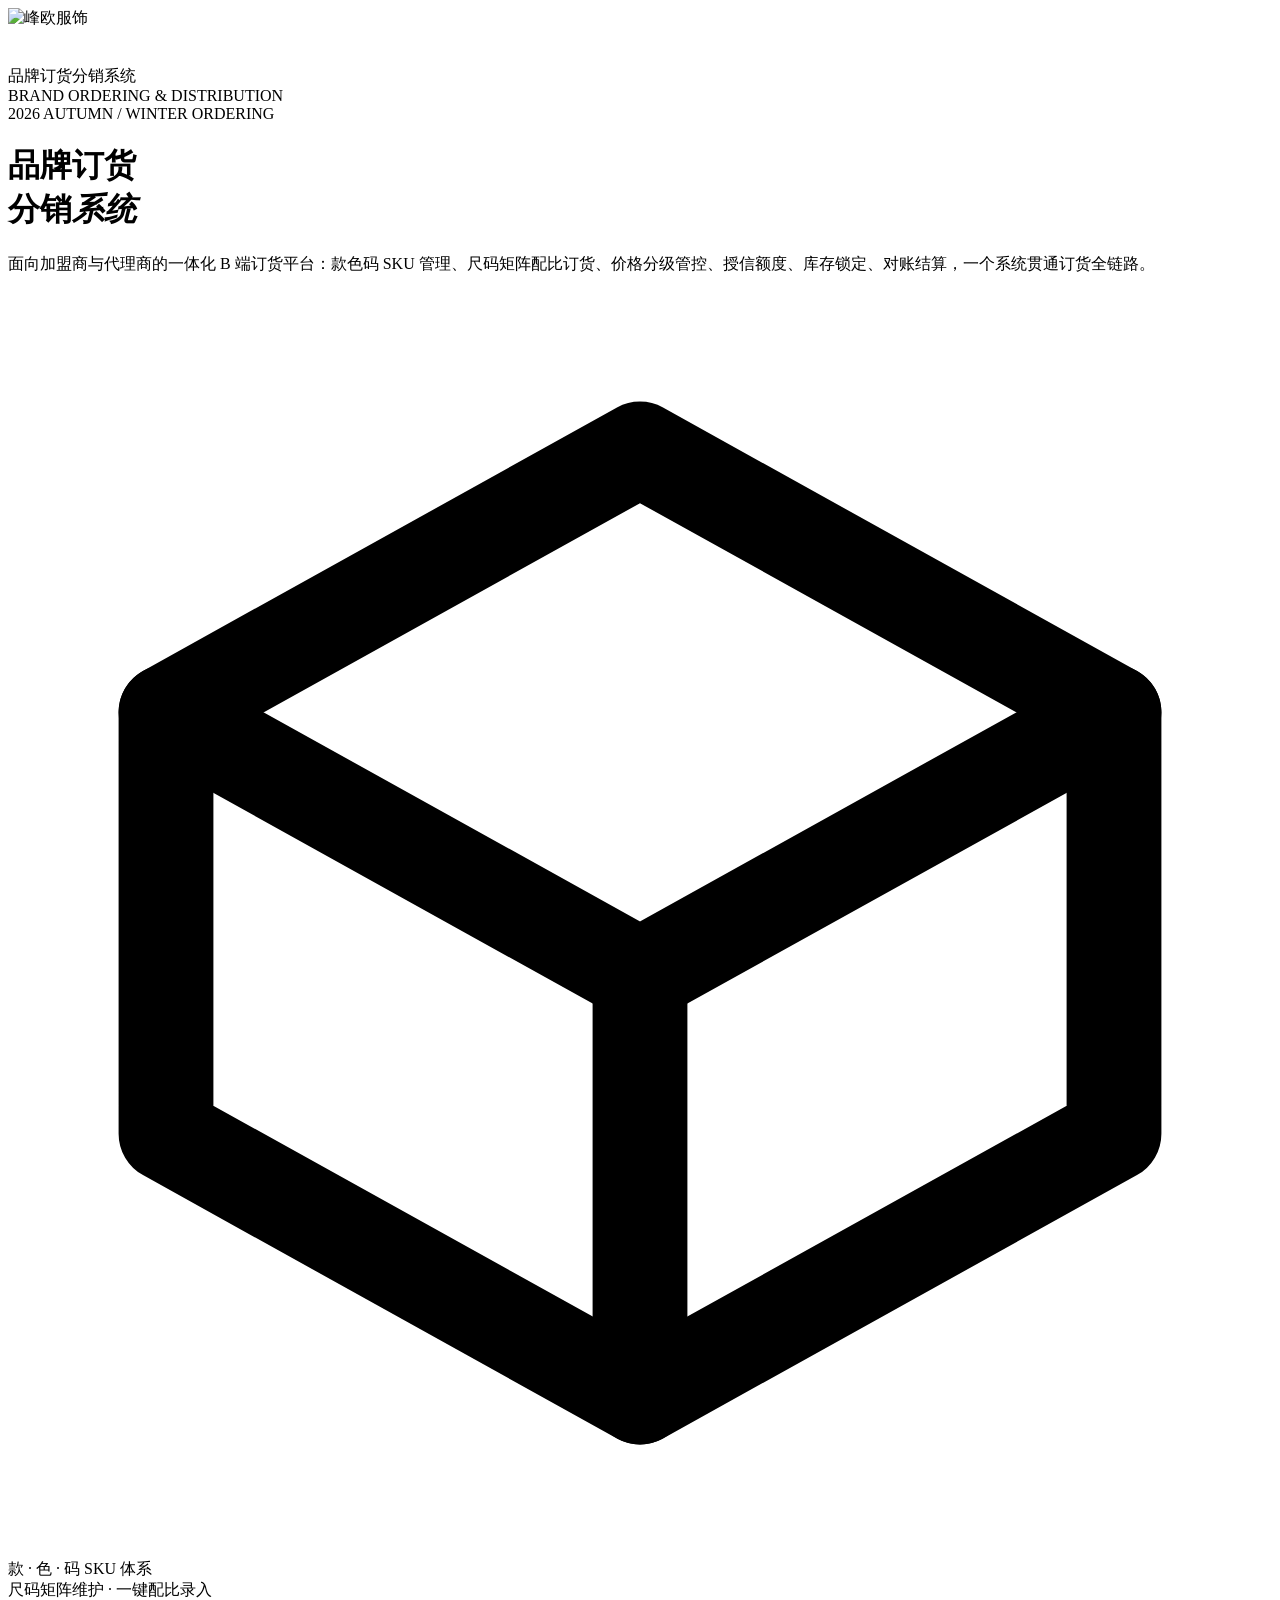
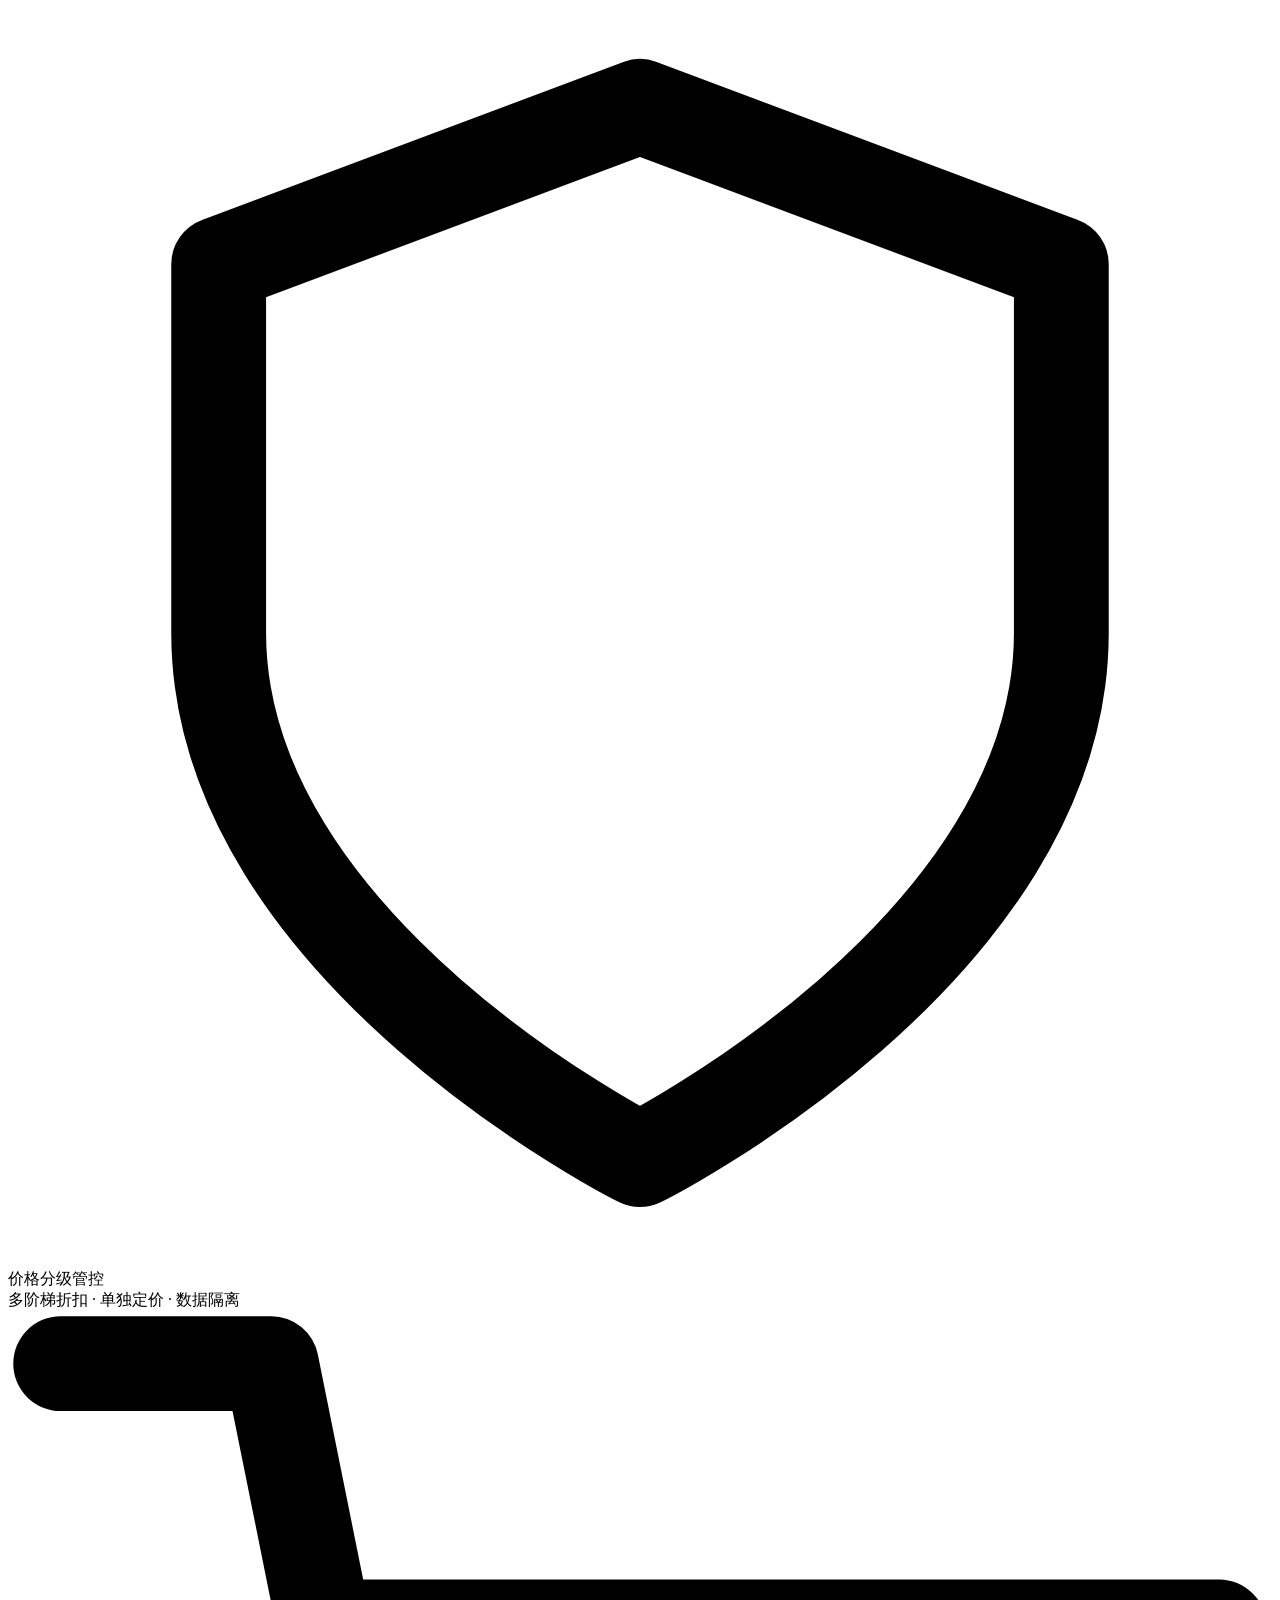
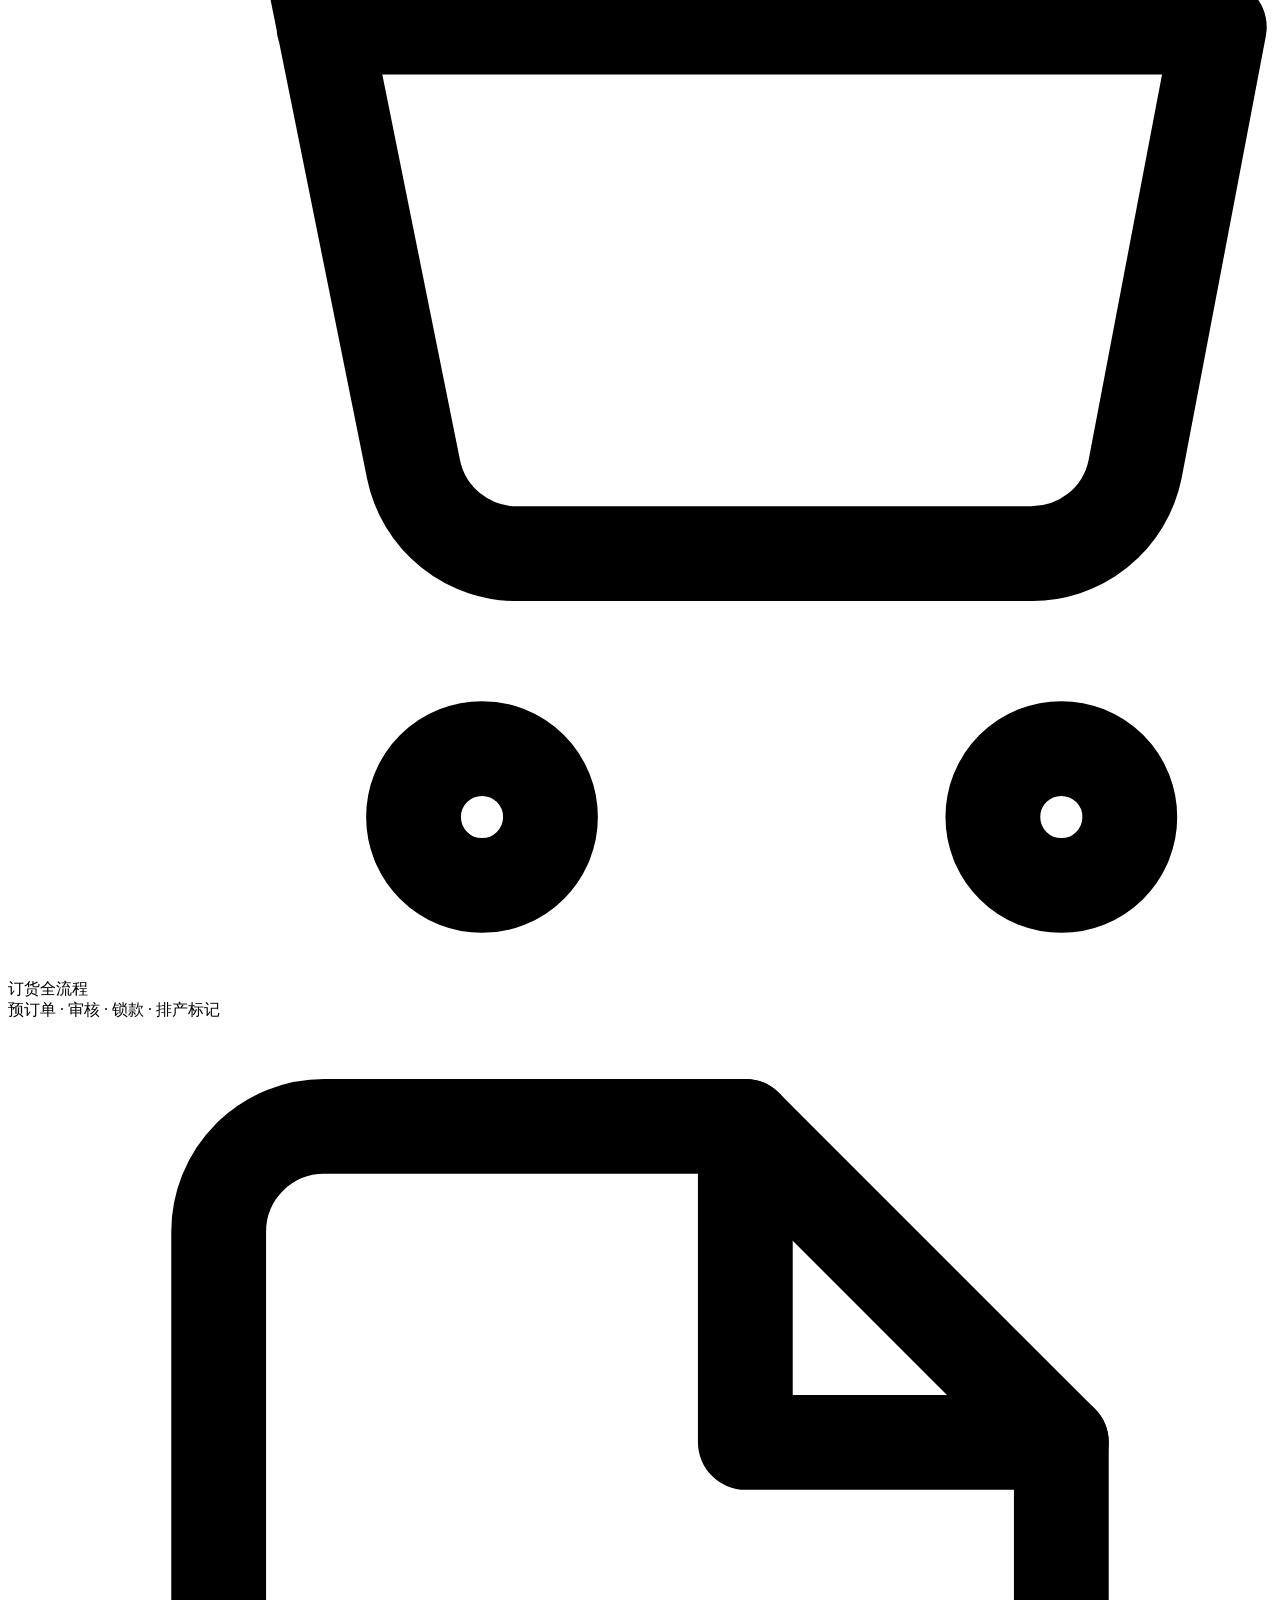
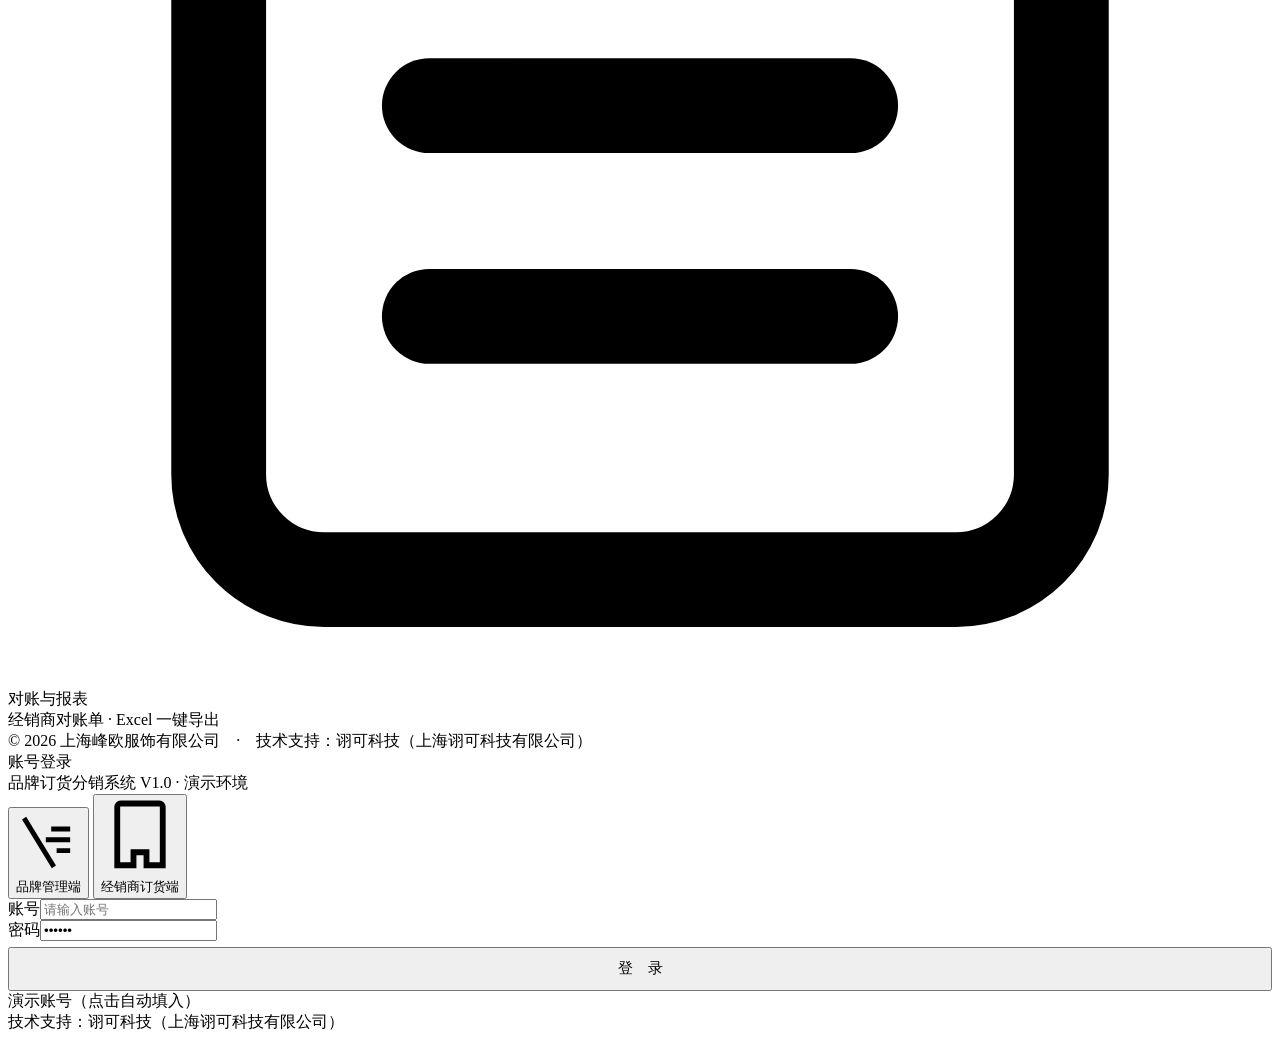
==== index.html @ 48aba37f "Create index.html" ====
<!DOCTYPE html>
<html lang="zh-CN">
<head>
<meta charset="UTF-8">
<meta name="viewport" content="width=device-width, initial-scale=1">
<title>登录 · 品牌订货分销系统 · 峰欧服饰</title>
<link rel="icon" type="image/png" href="assets/img/logo.png">
<link rel="stylesheet" href="assets/css/xk.css?v=102">
</head>
<body>
<div class="login">
  <!-- 左侧品牌区 -->
  <div class="login-v">
    <div class="brand">
      <div class="logo-plate" style="height:58px"><img src="assets/img/logo.png" alt="峰欧服饰"></div>
      <div><div class="t1">品牌订货分销系统</div><div class="t2">BRAND ORDERING &amp; DISTRIBUTION</div></div>
    </div>
    <div class="hero-t">
      <div class="k">2026 AUTUMN / WINTER ORDERING</div>
      <h1>品牌订货<br>分销<em>系统</em></h1>
      <p>面向加盟商与代理商的一体化 B 端订货平台：款色码 SKU 管理、尺码矩阵配比订货、价格分级管控、授信额度、库存锁定、对账结算，一个系统贯通订货全链路。</p>
      <div class="feats">
        <div class="ft"><svg viewBox="0 0 24 24" fill="none" stroke="currentColor" stroke-width="1.8" stroke-linecap="round" stroke-linejoin="round"><path d="M21 8l-9-5-9 5v8l9 5 9-5V8z"/><path d="M3 8l9 5 9-5"/><path d="M12 13v8"/></svg><div><div class="t">款 · 色 · 码 SKU 体系</div><div class="s">尺码矩阵维护 · 一键配比录入</div></div></div>
        <div class="ft"><svg viewBox="0 0 24 24" fill="none" stroke="currentColor" stroke-width="1.8" stroke-linecap="round" stroke-linejoin="round"><path d="M12 22s8-4 8-10V5l-8-3-8 3v7c0 6 8 10 8 10z"/></svg><div><div class="t">价格分级管控</div><div class="s">多阶梯折扣 · 单独定价 · 数据隔离</div></div></div>
        <div class="ft"><svg viewBox="0 0 24 24" fill="none" stroke="currentColor" stroke-width="1.8" stroke-linecap="round" stroke-linejoin="round"><path d="M1 1h4l2.7 13.4a2 2 0 0 0 2 1.6h9.7a2 2 0 0 0 2-1.6L23 6H6"/><circle cx="9" cy="21" r="1.3"/><circle cx="20" cy="21" r="1.3"/></svg><div><div class="t">订货全流程</div><div class="s">预订单 · 审核 · 锁款 · 排产标记</div></div></div>
        <div class="ft"><svg viewBox="0 0 24 24" fill="none" stroke="currentColor" stroke-width="1.8" stroke-linecap="round" stroke-linejoin="round"><path d="M14 2H6a2 2 0 0 0-2 2v16a2 2 0 0 0 2 2h12a2 2 0 0 0 2-2V8z"/><path d="M14 2v6h6"/><path d="M16 13H8"/><path d="M16 17H8"/></svg><div><div class="t">对账与报表</div><div class="s">经销商对账单 · Excel 一键导出</div></div></div>
      </div>
    </div>
    <div class="copyright">© 2026 上海峰欧服饰有限公司　·　技术支持：诩可科技（上海诩可科技有限公司）</div>
  </div>
  <!-- 右侧登录区 -->
  <div class="login-p">
    <div class="login-card">
      <div class="t">账号登录</div>
      <div class="s">品牌订货分销系统 V1.0 · 演示环境</div>
      <div class="role-tabs" id="roleTabs">
        <button class="role-tab on" data-kind="admin"><svg viewBox="0 0 24 24" fill="none" stroke="currentColor" stroke-width="1.8"><path d="M20 7h-7m7 4h-9m9 4h-5"/><path d="M3 3l11 18"/></svg>品牌管理端</button>
        <button class="role-tab" data-kind="dealer"><svg viewBox="0 0 24 24" fill="none" stroke="currentColor" stroke-width="1.8"><path d="M6 2h12a1 1 0 0 1 1 1v18h-5v-4h-4v4H5V3a1 1 0 0 1 1-1z"/></svg>经销商订货端</button>
      </div>
      <div class="field"><label>账号</label><input class="ipt" id="uName" placeholder="请输入账号" autocomplete="off"></div>
      <div class="field"><label>密码</label><input class="ipt" id="uPwd" type="password" placeholder="请输入密码" value="123456"></div>
      <button class="btn btn-primary" id="loginBtn" style="width:100%;height:44px;font-size:15px;justify-content:center;margin-top:6px">登　录</button>
      <div class="demo-acc">
        <div class="t" id="demoT">演示账号（点击自动填入）</div>
        <div class="chips" id="chips"></div>
      </div>
      <div class="login-foot">技术支持：诩可科技（上海诩可科技有限公司）</div>
    </div>
  </div>
</div>
<script src="assets/js/store.js?v=100"></script>
<script>
(function () {
  let kind = 'admin';
  const db = XK.load();
  const demo = {
    admin: [['admin / 123456', 'admin', '系统管理员'], ['ops / 123456', 'ops', '运营']],
    dealer: db.dealers.slice(0, 3).map(d => [d.account.username + ' / 123456', d.account.username, d.name]),
  };
  const chips = document.getElementById('chips');
  const uName = document.getElementById('uName'), uPwd = document.getElementById('uPwd');
  function renderChips() {
    chips.innerHTML = '';
    demo[kind].forEach(([txt, un, tip]) => {
      const b = document.createElement('button');
      b.className = 'chip'; b.textContent = txt; b.title = tip;
      b.onclick = () => { uName.value = un; uPwd.value = '123456'; };
      chips.appendChild(b);
    });
    uName.placeholder = kind === 'admin' ? '管理员账号，如 admin' : '经销商账号，如 d001';
    uName.value = kind === 'admin' ? 'admin' : db.dealers[0].account.username;
  }
  document.querySelectorAll('.role-tab').forEach(t => t.onclick = () => {
    document.querySelectorAll('.role-tab').forEach(x => x.classList.remove('on'));
    t.classList.add('on'); kind = t.dataset.kind; renderChips();
  });
  function doLogin() {
    const s = XK.login(kind, uName.value.trim(), uPwd.value);
    if (!s) { alert('账号或密码错误（演示密码均为 123456）'); return; }
    XK.setSession(s);
    XK.log('登录', '登录' + (kind === 'admin' ? '管理端' : '经销商端'), s.name);
    location.href = kind === 'admin' ? 'admin.html' : 'dealer.html';
  }
  document.getElementById('loginBtn').onclick = doLogin;
  uPwd.addEventListener('keydown', e => { if (e.key === 'Enter') doLogin(); });
  uName.addEventListener('keydown', e => { if (e.key === 'Enter') uPwd.focus(); });
  const s = XK.session();
  if (s) location.href = s.kind === 'admin' ? 'admin.html' : 'dealer.html';
  renderChips();
})();
</script>
</body>
</html>
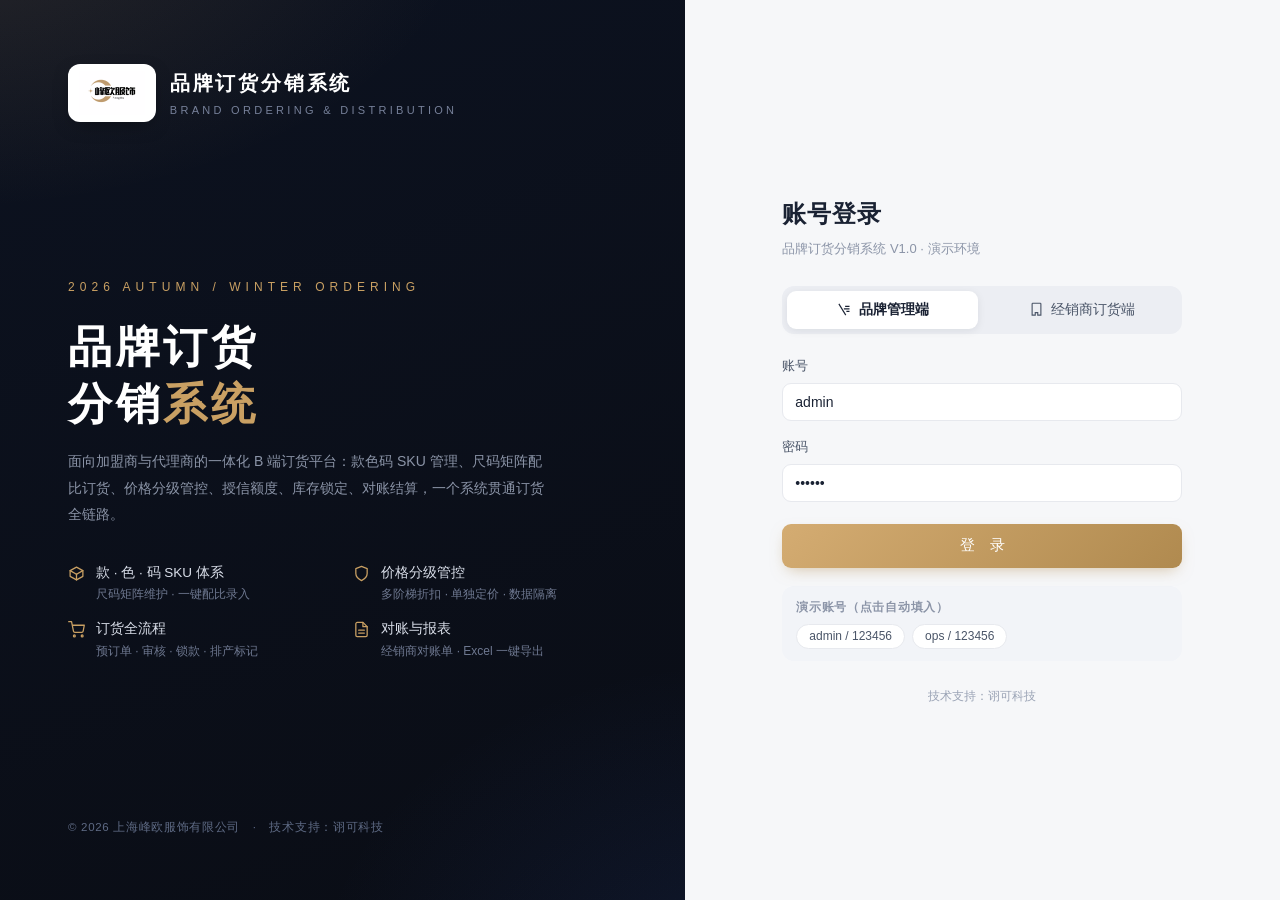
==== commit 271064bb: "Update index.html" ====
--- a/index.html
+++ b/index.html
@@ -26,7 +26,7 @@
         <div class="ft"><svg viewBox="0 0 24 24" fill="none" stroke="currentColor" stroke-width="1.8" stroke-linecap="round" stroke-linejoin="round"><path d="M14 2H6a2 2 0 0 0-2 2v16a2 2 0 0 0 2 2h12a2 2 0 0 0 2-2V8z"/><path d="M14 2v6h6"/><path d="M16 13H8"/><path d="M16 17H8"/></svg><div><div class="t">对账与报表</div><div class="s">经销商对账单 · Excel 一键导出</div></div></div>
       </div>
     </div>
-    <div class="copyright">© 2026 上海峰欧服饰有限公司　·　技术支持：诩可科技（上海诩可科技有限公司）</div>
+    <div class="copyright">© 2026 上海峰欧服饰有限公司　·　技术支持：诩可科技</div>
   </div>
   <!-- 右侧登录区 -->
   <div class="login-p">
@@ -44,7 +44,7 @@
         <div class="t" id="demoT">演示账号（点击自动填入）</div>
         <div class="chips" id="chips"></div>
       </div>
-      <div class="login-foot">技术支持：诩可科技（上海诩可科技有限公司）</div>
+      <div class="login-foot">技术支持：诩可科技</div>
     </div>
   </div>
 </div>
--- a/assets/css/xk.css
+++ b/assets/css/xk.css
@@ -0,0 +1,350 @@
+/* ============================================================
+   品牌订货分销系统 · 设计系统
+   上海诩可科技有限公司 · 前端视觉规范（深墨蓝 × 香槟金）
+   ============================================================ */
+:root{
+  --bg:#F4F5F7; --card:#FFFFFF; --line:#E7E9EE; --line2:#EEF0F4;
+  --ink:#1A2233; --ink2:#4A5568; --mut:#8B94A7;
+  --navy:#0C121E; --navy2:#131B2B; --navy3:#1B2537; --navy-line:rgba(255,255,255,.07);
+  --gold:#B08A4F; --gold2:#C9A063; --gold-grad:linear-gradient(135deg,#D4AC72,#B08A4F);
+  --ok:#25966B; --ok-bg:#E8F6EF; --warn:#C97D15; --warn-bg:#FBF1E2;
+  --err:#CE4B3F; --err-bg:#FBEAE8; --info:#3B6BE8; --info-bg:#EAF0FE;
+  --purple:#7A5AF8; --purple-bg:#F0ECFE; --teal:#0E8F86; --teal-bg:#E4F5F4;
+  --shadow:0 1px 2px rgba(16,24,40,.05),0 10px 30px -14px rgba(16,24,40,.14);
+  --shadow-lg:0 20px 60px -18px rgba(10,16,30,.35);
+  --r:14px; --r2:10px;
+  --font:-apple-system,BlinkMacSystemFont,"PingFang SC","Hiragino Sans GB","Microsoft YaHei","Helvetica Neue",Arial,sans-serif;
+  --num:"DIN Alternate","Bahnschrift",-apple-system,"PingFang SC",sans-serif;
+}
+*{margin:0;padding:0;box-sizing:border-box}
+html,body{height:100%}
+body{font-family:var(--font);background:var(--bg);color:var(--ink);font-size:14px;line-height:1.6;-webkit-font-smoothing:antialiased}
+a{color:inherit;text-decoration:none}
+button{font-family:inherit;cursor:pointer;border:none;background:none}
+input,select,textarea{font-family:inherit;font-size:14px;color:var(--ink);outline:none}
+::-webkit-scrollbar{width:9px;height:9px}
+::-webkit-scrollbar-thumb{background:#C7CCD8;border-radius:9px;border:2px solid var(--bg)}
+::-webkit-scrollbar-track{background:transparent}
+.num{font-family:var(--num);letter-spacing:.02em}
+
+/* ============ 通用 ============ */
+.btn{display:inline-flex;align-items:center;gap:6px;padding:0 16px;height:36px;border-radius:9px;font-size:13.5px;font-weight:500;transition:.18s;white-space:nowrap;user-select:none}
+.btn svg{width:15px;height:15px}
+.btn-primary{background:var(--gold-grad);color:#fff;box-shadow:0 6px 16px -6px rgba(176,138,79,.55)}
+.btn-primary:hover{filter:brightness(1.07)}
+.btn-dark{background:var(--navy2);color:#E8ECF4}
+.btn-dark:hover{background:var(--navy3)}
+.btn-ghost{background:#fff;color:var(--ink2);border:1px solid var(--line)}
+.btn-ghost:hover{border-color:#C9CFDB;color:var(--ink)}
+.btn-danger{background:var(--err-bg);color:var(--err)}
+.btn-danger:hover{background:#F6D9D5}
+.btn-ok{background:var(--ok-bg);color:var(--ok)}
+.btn-sm{height:30px;padding:0 12px;font-size:12.5px;border-radius:7px}
+.btn-sm svg{width:13px;height:13px}
+.btn:disabled{opacity:.45;cursor:not-allowed}
+.btn-link{color:var(--gold);font-size:13px;padding:0 4px;height:auto}
+.btn-link:hover{text-decoration:underline}
+.icon{width:16px;height:16px;flex:none}
+
+.card{background:var(--card);border-radius:var(--r);box-shadow:var(--shadow);border:1px solid var(--line2)}
+.card-hd{display:flex;align-items:center;justify-content:space-between;padding:18px 22px 0}
+.card-title{font-size:15.5px;font-weight:600;letter-spacing:.02em;display:flex;align-items:center;gap:8px}
+.card-title::before{content:"";width:3.5px;height:15px;border-radius:3px;background:var(--gold-grad)}
+.card-sub{font-size:12.5px;color:var(--mut);margin-top:2px}
+
+.badge{display:inline-flex;align-items:center;gap:4px;padding:2px 9px;border-radius:99px;font-size:12px;font-weight:500;line-height:1.5}
+.b-ok{background:var(--ok-bg);color:var(--ok)} .b-warn{background:var(--warn-bg);color:var(--warn)}
+.b-err{background:var(--err-bg);color:var(--err)} .b-info{background:var(--info-bg);color:var(--info)}
+.b-navy{background:#E9EDF5;color:#3D4A66} .b-gold{background:#F7EEDF;color:#9A773C}
+.b-purple{background:var(--purple-bg);color:var(--purple)} .b-teal{background:var(--teal-bg);color:var(--teal)}
+.b-mut{background:#EFF1F5;color:var(--mut)}
+.dot{width:6px;height:6px;border-radius:99px;display:inline-block}
+
+.swatch{width:15px;height:15px;border-radius:5px;display:inline-block;border:1px solid rgba(0,0,0,.12);vertical-align:-3px;box-shadow:inset 0 0 0 1.5px #fff}
+
+/* ============ 表格 ============ */
+.table-wrap{overflow:auto;border-radius:0 0 var(--r) var(--r)}
+table.xk{width:100%;border-collapse:collapse;font-size:13.5px;min-width:720px}
+table.xk thead th{position:sticky;top:0;background:#F8F9FB;color:var(--mut);font-weight:500;font-size:12.5px;text-align:left;padding:11px 14px;border-bottom:1px solid var(--line);white-space:nowrap;z-index:1}
+table.xk tbody td{padding:12px 14px;border-bottom:1px solid var(--line2);color:var(--ink2);vertical-align:middle}
+table.xk tbody tr{transition:.12s}
+table.xk tbody tr:hover{background:#FAFBFD}
+table.xk tbody tr:last-child td{border-bottom:none}
+table.xk .strong{color:var(--ink);font-weight:500}
+.empty{padding:56px 0;text-align:center;color:var(--mut);font-size:13px}
+.empty svg{width:42px;height:42px;opacity:.3;margin-bottom:10px}
+
+.pager{display:flex;align-items:center;justify-content:flex-end;gap:10px;padding:12px 16px;font-size:12.5px;color:var(--mut)}
+.pager button{width:28px;height:28px;border-radius:7px;border:1px solid var(--line);background:#fff;color:var(--ink2);display:inline-flex;align-items:center;justify-content:center}
+.pager button:disabled{opacity:.4}
+.pager svg{width:14px;height:14px}
+
+/* ============ 表单 ============ */
+.field{margin-bottom:16px}
+.field>label{display:block;font-size:13px;color:var(--ink2);font-weight:500;margin-bottom:6px}
+.field>label .req{color:var(--err);margin-left:2px}
+.ipt,.sel,.ta{width:100%;height:38px;border:1px solid var(--line);border-radius:9px;padding:0 12px;background:#fff;transition:.15s}
+.ta{height:auto;padding:9px 12px;resize:vertical;min-height:76px}
+.ipt:focus,.sel:focus,.ta:focus{border-color:var(--gold2);box-shadow:0 0 0 3px rgba(201,160,99,.16)}
+.ipt:disabled,.sel:disabled{background:#F4F5F7;color:var(--mut)}
+.field .help{font-size:12px;color:var(--mut);margin-top:4px}
+.field.err .ipt,.field.err .sel{border-color:var(--err)}
+.field .err-msg{font-size:12px;color:var(--err);margin-top:4px;display:none}
+.field.err .err-msg{display:block}
+.form-grid{display:grid;grid-template-columns:1fr 1fr;gap:0 18px}
+.form-grid .full{grid-column:1/-1}
+
+/* ============ 布局（管理端） ============ */
+.app{display:flex;min-height:100vh}
+.side{width:232px;background:linear-gradient(180deg,var(--navy) 0%,#0A0F19 100%);color:#B9C2D4;display:flex;flex-direction:column;position:fixed;top:0;bottom:0;left:0;z-index:50}
+.side-logo{display:flex;align-items:center;gap:11px;padding:22px 20px 18px;border-bottom:1px solid var(--navy-line)}
+.side-logo .mark{width:38px;height:38px;border-radius:11px;background:var(--gold-grad);display:flex;align-items:center;justify-content:center;font-weight:700;color:#fff;font-size:15px;letter-spacing:.02em;box-shadow:0 6px 18px -6px rgba(201,160,99,.6)}
+.side-logo .t1{color:#F2EDE3;font-size:15px;font-weight:600;letter-spacing:.06em}
+.side-logo .t2{font-size:10.5px;color:#77819A;letter-spacing:.14em;margin-top:1px}
+.nav{flex:1;overflow-y:auto;padding:14px 12px}
+.nav-group{font-size:11px;color:#5E6A84;letter-spacing:.18em;padding:14px 12px 7px}
+.nav-item{display:flex;align-items:center;gap:10px;padding:9.5px 12px;border-radius:9px;font-size:13.5px;color:#AAB4C8;cursor:pointer;transition:.15s;margin-bottom:2px;position:relative}
+.nav-item svg{width:16.5px;height:16.5px;opacity:.85}
+.nav-item:hover{color:#fff;background:rgba(255,255,255,.05)}
+.nav-item.on{color:#F5E9D5;background:linear-gradient(90deg,rgba(201,160,99,.22),rgba(201,160,99,.05));font-weight:500}
+.nav-item.on::before{content:"";position:absolute;left:-12px;top:8px;bottom:8px;width:3px;border-radius:0 3px 3px 0;background:var(--gold-grad)}
+.nav-item .cnt{margin-left:auto;background:var(--gold);color:#fff;font-size:11px;padding:0 7px;border-radius:99px;line-height:17px}
+.side-user{border-top:1px solid var(--navy-line);padding:14px 16px;display:flex;align-items:center;gap:10px}
+.side-user .av{width:34px;height:34px;border-radius:99px;background:linear-gradient(135deg,#232E44,#1A2436);border:1px solid rgba(201,160,99,.4);display:flex;align-items:center;justify-content:center;color:var(--gold2);font-size:13px;font-weight:600}
+.side-user .n{color:#E6EAF2;font-size:13px;font-weight:500}
+.side-user .r{font-size:11px;color:#77819A}
+.side-user .out{margin-left:auto;color:#77819A;width:30px;height:30px;border-radius:8px;display:flex;align-items:center;justify-content:center}
+.side-user .out:hover{color:#F3D9AE;background:rgba(255,255,255,.06)}
+
+.main{flex:1;margin-left:232px;display:flex;flex-direction:column;min-width:0}
+.topbar{height:62px;background:rgba(255,255,255,.85);backdrop-filter:blur(10px);border-bottom:1px solid var(--line);display:flex;align-items:center;padding:0 26px;gap:14px;position:sticky;top:0;z-index:40}
+.crumb{font-size:15px;font-weight:600;color:var(--ink);letter-spacing:.02em}
+.crumb small{color:var(--mut);font-weight:400;font-size:12.5px;margin-left:10px}
+.topbar .right{margin-left:auto;display:flex;align-items:center;gap:10px}
+.top-date{font-size:12.5px;color:var(--mut)}
+.bell{position:relative;width:36px;height:36px;border-radius:10px;border:1px solid var(--line);background:#fff;display:flex;align-items:center;justify-content:center;color:var(--ink2)}
+.bell:hover{border-color:#C9CFDB}
+.bell .n{position:absolute;top:-5px;right:-5px;background:var(--err);color:#fff;font-size:10.5px;min-width:17px;height:17px;border-radius:99px;display:flex;align-items:center;justify-content:center;padding:0 4px;border:2px solid #fff}
+.bell-menu{position:absolute;right:0;top:44px;width:280px;background:#fff;border-radius:12px;box-shadow:var(--shadow-lg);border:1px solid var(--line);padding:8px;display:none;text-align:left}
+.bell-menu.open{display:block}
+.bell-menu .bi{display:flex;align-items:center;gap:9px;padding:9px 11px;border-radius:8px;font-size:13px;color:var(--ink2);width:100%;text-align:left}
+.bell-menu .bi:hover{background:#F6F7FA;color:var(--ink)}
+.content{flex:1;padding:24px 26px 0;max-width:1460px;width:100%;margin:0 auto}
+.page-foot{padding:26px 26px 22px;text-align:center;color:#9AA3B5;font-size:12px;letter-spacing:.03em}
+.page-foot b{color:#8B94A7;font-weight:500}
+.page-foot .gold{color:var(--gold)}
+
+/* ============ 工作台 ============ */
+.kpis{display:grid;grid-template-columns:repeat(4,1fr);gap:16px;margin-bottom:18px}
+.kpi{background:var(--card);border-radius:var(--r);border:1px solid var(--line2);box-shadow:var(--shadow);padding:18px 20px;position:relative;overflow:hidden}
+.kpi::after{content:"";position:absolute;right:-24px;top:-24px;width:96px;height:96px;border-radius:99px;background:radial-gradient(circle,rgba(201,160,99,.10),transparent 70%)}
+.kpi .lb{font-size:12.5px;color:var(--mut);display:flex;align-items:center;gap:7px}
+.kpi .lb svg{width:15px;height:15px;color:var(--gold)}
+.kpi .v{font-size:26px;font-weight:600;margin-top:8px;letter-spacing:.01em}
+.kpi .v small{font-size:13px;color:var(--mut);font-weight:400;margin-left:3px}
+.kpi .delta{font-size:12px;margin-top:5px;color:var(--mut)}
+.kpi .delta b{font-weight:500}
+.kpi .delta .up{color:var(--ok)} .kpi .delta .dn{color:var(--err)}
+.grid-2{display:grid;grid-template-columns:1.6fr 1fr;gap:16px;margin-bottom:16px}
+.grid-2b{display:grid;grid-template-columns:1fr 1fr;gap:16px;margin-bottom:16px}
+.panel-body{padding:16px 22px 20px}
+
+.hbar{display:flex;align-items:center;gap:12px;margin:11px 0}
+.hbar .lb{width:118px;font-size:12.5px;color:var(--ink2);white-space:nowrap;overflow:hidden;text-overflow:ellipsis;flex:none}
+.hbar .track{flex:1;height:9px;border-radius:99px;background:#F0F1F5;overflow:hidden}
+.hbar .fill{height:100%;border-radius:99px;background:linear-gradient(90deg,#D4AC72,#B08A4F);min-width:4px}
+.hbar .v{width:96px;text-align:right;font-size:12.5px;color:var(--ink2);flex:none;font-family:var(--num)}
+.legend{display:flex;flex-wrap:wrap;gap:8px 16px;font-size:12px;color:var(--ink2)}
+.legend i{width:9px;height:9px;border-radius:3px;display:inline-block;margin-right:5px}
+
+/* ============ Tabs / 工具条 ============ */
+.tabs{display:flex;gap:4px;border-bottom:1px solid var(--line);margin-bottom:18px;overflow-x:auto}
+.tab{padding:9px 16px;font-size:13.5px;color:var(--mut);border-bottom:2px solid transparent;cursor:pointer;white-space:nowrap;display:flex;gap:6px;align-items:center}
+.tab:hover{color:var(--ink2)}
+.tab.on{color:var(--ink);font-weight:600;border-bottom-color:var(--gold)}
+.tab .cnt{background:#EFF1F5;color:var(--mut);font-size:11.5px;padding:0 7px;border-radius:99px;line-height:17px}
+.tab.on .cnt{background:#F3E9D8;color:#9A773C}
+.toolbar{display:flex;align-items:center;gap:10px;flex-wrap:wrap;margin-bottom:16px}
+.toolbar .sp{flex:1}
+.search-box{display:flex;align-items:center;gap:8px;height:36px;padding:0 12px;border:1px solid var(--line);border-radius:9px;background:#fff;width:240px}
+.search-box:focus-within{border-color:var(--gold2);box-shadow:0 0 0 3px rgba(201,160,99,.14)}
+.search-box svg{width:15px;height:15px;color:var(--mut)}
+.search-box input{border:none;flex:1;min-width:0;font-size:13px}
+.filters .sel{width:auto;min-width:120px;height:36px}
+
+/* ============ 弹窗 / 抽屉 ============ */
+.mask{position:fixed;inset:0;background:rgba(12,18,30,.45);backdrop-filter:blur(3px);z-index:100;display:flex;align-items:center;justify-content:center;animation:fade .18s}
+@keyframes fade{from{opacity:0}}
+@keyframes pop{from{opacity:0;transform:translateY(14px) scale(.98)}}
+.modal{background:#fff;border-radius:16px;box-shadow:var(--shadow-lg);width:560px;max-width:94vw;max-height:88vh;display:flex;flex-direction:column;animation:pop .22s}
+.modal.wide{width:860px}
+.modal-hd{display:flex;align-items:center;justify-content:space-between;padding:18px 22px;border-bottom:1px solid var(--line2)}
+.modal-hd .t{font-size:16px;font-weight:600;letter-spacing:.02em}
+.modal-hd .x{width:30px;height:30px;border-radius:8px;display:flex;align-items:center;justify-content:center;color:var(--mut)}
+.modal-hd .x:hover{background:#F2F3F6;color:var(--ink)}
+.modal-bd{padding:20px 22px;overflow-y:auto}
+.modal-ft{padding:14px 22px;border-top:1px solid var(--line2);display:flex;justify-content:flex-end;gap:10px}
+.drawer-mask{position:fixed;inset:0;background:rgba(12,18,30,.42);backdrop-filter:blur(2px);z-index:100}
+.drawer{position:fixed;top:0;right:0;bottom:0;width:720px;max-width:94vw;background:#fff;box-shadow:var(--shadow-lg);z-index:101;display:flex;flex-direction:column;animation:slidein .25s cubic-bezier(.2,.7,.3,1)}
+@keyframes slidein{from{transform:translateX(60px);opacity:0}}
+.drawer-hd{display:flex;align-items:center;gap:12px;padding:18px 24px;border-bottom:1px solid var(--line2)}
+.drawer-hd .t{font-size:16.5px;font-weight:600;flex:1}
+.drawer-bd{flex:1;overflow-y:auto;padding:22px 24px}
+.drawer-ft{padding:14px 24px;border-top:1px solid var(--line2);display:flex;gap:10px;justify-content:flex-end;background:#FAFBFD}
+
+/* toast */
+.toasts{position:fixed;top:22px;left:50%;transform:translateX(-50%);z-index:300;display:flex;flex-direction:column;gap:10px;align-items:center}
+.toast{display:flex;align-items:center;gap:9px;background:#141B2B;color:#EDEFF5;font-size:13.5px;padding:11px 18px;border-radius:11px;box-shadow:var(--shadow-lg);animation:pop .2s;max-width:76vw}
+.toast svg{width:16px;height:16px}
+.toast.ok svg{color:#6BCB95}.toast.err svg{color:#F0958B}.toast.warn svg{color:#EBBA6F}
+
+/* ============ 描述列表 / 时间线 ============ */
+.desc{display:grid;grid-template-columns:repeat(2,1fr);gap:0;border:1px solid var(--line2);border-radius:12px;overflow:hidden;margin-bottom:18px}
+.desc .d{padding:11px 16px;border-bottom:1px solid var(--line2);background:#FAFBFD;font-size:13px}
+.desc .d:nth-child(4n+1),.desc .d:nth-child(4n+2){border-right:1px solid var(--line2)}
+.desc .d b{display:block;font-size:11.5px;color:var(--mut);font-weight:400;margin-bottom:2px}
+.desc .d span{color:var(--ink);font-weight:500}
+.tl{position:relative;padding-left:22px}
+.tl::before{content:"";position:absolute;left:5px;top:6px;bottom:6px;width:2px;background:var(--line)}
+.tl-i{position:relative;padding:0 0 18px}
+.tl-i::before{content:"";position:absolute;left:-22px;top:5px;width:12px;height:12px;border-radius:99px;background:#fff;border:3px solid #D4DAE5}
+.tl-i.on::before{border-color:var(--gold2);box-shadow:0 0 0 4px rgba(201,160,99,.18)}
+.tl-i .t{font-size:13px;font-weight:600;color:var(--ink)}
+.tl-i .s{font-size:12px;color:var(--mut)}
+
+/* ============ 尺码矩阵 ============ */
+.matrix{border:1px solid var(--line);border-radius:12px;overflow:auto}
+table.mx{border-collapse:collapse;width:100%;font-size:13px;min-width:560px}
+table.mx th{background:#F8F9FB;padding:9px 12px;font-size:12.5px;color:var(--mut);font-weight:500;border-bottom:1px solid var(--line);white-space:nowrap}
+table.mx td{padding:7px 10px;border-bottom:1px solid var(--line2);text-align:center}
+table.mx tr:last-child td{border-bottom:none}
+table.mx td input{width:62px;height:34px;border:1px solid var(--line);border-radius:8px;text-align:center;font-family:var(--num);font-size:13.5px}
+table.mx td input:focus{border-color:var(--gold2);box-shadow:0 0 0 3px rgba(201,160,99,.15)}
+table.mx .rowh{display:flex;align-items:center;gap:8px;text-align:left;white-space:nowrap;font-weight:500;color:var(--ink)}
+table.mx .tot{font-family:var(--num);color:var(--ink);font-weight:600}
+.mx-foot{display:flex;align-items:center;gap:14px;padding:13px 16px;background:#FAFBFD;border-top:1px solid var(--line2);flex-wrap:wrap}
+.mx-foot .sum{font-size:14px;color:var(--ink2)}
+.mx-foot .sum b{font-family:var(--num);font-size:19px;color:var(--ink);margin:0 3px}
+.mx-foot .sum.gold b{color:var(--gold)}
+
+/* ============ 经销商端 ============ */
+.d-header{position:sticky;top:0;z-index:60;background:rgba(255,255,255,.92);backdrop-filter:blur(12px);border-bottom:1px solid var(--line)}
+.d-top{max-width:1280px;margin:0 auto;display:flex;align-items:center;gap:26px;padding:0 24px;height:66px}
+.d-brand{display:flex;align-items:center;gap:11px}
+.d-brand .mark{width:40px;height:40px;border-radius:12px;background:var(--navy);color:var(--gold2);display:flex;align-items:center;justify-content:center;font-weight:700;font-size:14px;letter-spacing:.03em;border:1px solid rgba(201,160,99,.45)}
+.d-brand .t1{font-size:16px;font-weight:700;letter-spacing:.1em;color:var(--ink)}
+.d-brand .t2{font-size:10.5px;color:var(--mut);letter-spacing:.22em}
+.d-nav{display:flex;gap:4px;flex:1}
+.d-nav a{padding:8px 15px;border-radius:9px;font-size:13.5px;color:var(--ink2)}
+.d-nav a:hover{color:var(--ink);background:#F2F3F6}
+.d-nav a.on{color:#8F6C33;background:#F5EDDE;font-weight:600}
+.d-me{display:flex;align-items:center;gap:10px}
+.d-me .lvl{font-size:12px;padding:3px 10px;border-radius:99px;background:var(--gold-grad);color:#fff}
+.d-cart{position:relative;width:40px;height:40px;border-radius:11px;background:var(--navy);color:#F0E4CC;display:flex;align-items:center;justify-content:center}
+.d-cart .n{position:absolute;top:-6px;right:-6px;background:var(--err);color:#fff;font-size:10.5px;min-width:18px;height:18px;border-radius:99px;display:flex;align-items:center;justify-content:center;border:2px solid #fff}
+.d-body{max-width:1280px;margin:0 auto;padding:22px 24px 40px;min-height:calc(100vh - 200px)}
+.d-foot{background:var(--navy);color:#77819A;text-align:center;padding:26px 20px;font-size:12px;letter-spacing:.04em}
+.d-foot .gold{color:var(--gold2)}
+
+.hero{position:relative;border-radius:18px;overflow:hidden;background:linear-gradient(115deg,#0C121E 0%,#182338 55%,#2A3448 100%);color:#fff;padding:46px 48px;margin-bottom:22px}
+.hero::before{content:"";position:absolute;right:-80px;top:-120px;width:420px;height:420px;border-radius:99px;background:radial-gradient(circle,rgba(201,160,99,.28),transparent 65%)}
+.hero::after{content:"26AW";position:absolute;right:44px;bottom:18px;font-family:var(--num);font-size:74px;font-weight:700;color:rgba(255,255,255,.06);letter-spacing:.06em}
+.hero .k{font-size:11.5px;letter-spacing:.34em;color:var(--gold2);margin-bottom:12px}
+.hero h1{font-size:30px;font-weight:700;letter-spacing:.06em;margin-bottom:8px}
+.hero p{color:#B9C2D4;font-size:13.5px;max-width:560px}
+.hero .acts{margin-top:22px;display:flex;gap:12px}
+
+.mall-grid{display:grid;grid-template-columns:repeat(4,1fr);gap:18px}
+.goods{background:#fff;border-radius:14px;overflow:hidden;border:1px solid var(--line2);box-shadow:var(--shadow);transition:.2s;cursor:pointer;position:relative}
+.goods:hover{transform:translateY(-3px);box-shadow:0 4px 8px rgba(16,24,40,.06),0 18px 44px -16px rgba(16,24,40,.22)}
+.goods .pic{height:190px;position:relative;display:flex;align-items:flex-end;padding:14px}
+.goods .pic .wm{position:absolute;right:10px;top:8px;font-family:var(--num);font-size:26px;font-weight:700;color:rgba(255,255,255,.16);letter-spacing:.04em}
+.goods .pic .tagnew{position:absolute;left:12px;top:12px;background:rgba(255,255,255,.92);color:#8F6C33;font-size:11px;padding:2.5px 10px;border-radius:99px;font-weight:600;letter-spacing:.06em}
+.goods .pic .season{position:absolute;left:12px;bottom:12px;color:rgba(255,255,255,.85);font-size:11px;letter-spacing:.14em}
+.goods .bd{padding:13px 15px 15px}
+.goods .nm{font-size:14px;font-weight:600;color:var(--ink);overflow:hidden;text-overflow:ellipsis;white-space:nowrap}
+.goods .cd{font-size:11.5px;color:var(--mut);font-family:var(--num);margin:3px 0 9px;letter-spacing:.04em}
+.goods .sws{display:flex;gap:6px;margin-bottom:10px}
+.goods .pr{display:flex;align-items:baseline;gap:8px}
+.goods .pr .tag{font-size:11.5px;color:#B3BAC8;text-decoration:line-through}
+.goods .pr .sup{font-size:17px;font-weight:700;color:#8F6C33;font-family:var(--num)}
+.goods .pr .sup small{font-size:11px;font-weight:400}
+.goods .stock{position:absolute;right:12px;bottom:13px;font-size:11px;color:var(--mut)}
+
+.goods-detail{display:grid;grid-template-columns:400px 1fr;gap:26px;align-items:start}
+.gd-pic{height:460px;border-radius:16px;position:relative;display:flex;align-items:flex-end;padding:20px;box-shadow:var(--shadow)}
+.gd-info h1{font-size:22px;font-weight:700;margin:4px 0 6px}
+.gd-info .sub{color:var(--mut);font-size:13px;margin-bottom:16px}
+.price-row{display:flex;gap:26px;background:#FAF7F1;border:1px solid #EFE5D2;border-radius:12px;padding:14px 20px;margin-bottom:20px}
+.price-row b{display:block;font-size:11.5px;color:#9A773C;font-weight:500;margin-bottom:3px}
+.price-row .v{font-family:var(--num);font-size:22px;font-weight:700;color:#8F6C33}
+.price-row .v.mut{color:var(--ink2);text-decoration:line-through;font-size:17px}
+
+.mini-stats{display:grid;grid-template-columns:repeat(3,1fr);gap:14px;margin-bottom:18px}
+
+/* 进度条（授信） */
+.credit-bar{height:10px;border-radius:99px;background:#F0F1F5;overflow:hidden;margin:8px 0 6px}
+.credit-bar i{display:block;height:100%;border-radius:99px;background:linear-gradient(90deg,#D4AC72,#B08A4F)}
+
+/* ============ 登录页 ============ */
+.login{min-height:100vh;display:grid;grid-template-columns:1.15fr 1fr;background:#0A0E16}
+.login-v{position:relative;overflow:hidden;padding:64px 68px;display:flex;flex-direction:column;color:#fff;background:
+ radial-gradient(900px 500px at -10% -10%,rgba(201,160,99,.15),transparent 60%),
+ radial-gradient(800px 600px at 110% 110%,rgba(59,107,232,.12),transparent 55%),
+ linear-gradient(160deg,#0C1220,#0A0D15)}
+.login-v .brand{display:flex;align-items:center;gap:14px}
+.login-v .brand .mark{width:52px;height:52px;border-radius:15px;background:var(--gold-grad);display:flex;align-items:center;justify-content:center;font-weight:800;font-size:19px;color:#fff;letter-spacing:.02em;box-shadow:0 10px 30px -8px rgba(201,160,99,.5)}
+.login-v .brand .t1{font-size:20px;font-weight:700;letter-spacing:.14em}
+.login-v .brand .t2{font-size:11px;color:#77819A;letter-spacing:.3em;margin-top:3px}
+.login-v .hero-t{margin-top:auto;margin-bottom:auto}
+.login-v .hero-t .k{font-size:12px;letter-spacing:.42em;color:var(--gold2);margin-bottom:20px}
+.login-v .hero-t h1{font-size:44px;font-weight:700;letter-spacing:.08em;line-height:1.3}
+.login-v .hero-t h1 em{font-style:normal;color:var(--gold2)}
+.login-v .hero-t p{color:#8B94A7;font-size:14px;margin-top:16px;max-width:480px;line-height:1.9}
+.login-v .feats{display:grid;grid-template-columns:repeat(2,1fr);gap:14px 22px;margin-top:34px;max-width:560px}
+.login-v .ft{display:flex;gap:11px;align-items:flex-start}
+.login-v .ft svg{width:17px;height:17px;color:var(--gold2);margin-top:3px;flex:none}
+.login-v .ft .t{font-size:13.5px;color:#D9DEE9;font-weight:500}
+.login-v .ft .s{font-size:12px;color:#6E7890;margin-top:2px}
+.login-v .copyright{font-size:11.5px;color:#5E6A84;letter-spacing:.06em}
+.login-p{display:flex;align-items:center;justify-content:center;padding:48px 40px;background:#F6F7F9}
+.login-card{width:400px;max-width:100%}
+.login-card .t{font-size:24px;font-weight:700;letter-spacing:.04em}
+.login-card .s{color:var(--mut);font-size:13px;margin:6px 0 26px}
+.role-tabs{display:grid;grid-template-columns:1fr 1fr;gap:8px;background:#ECEEF3;padding:5px;border-radius:12px;margin-bottom:22px}
+.role-tab{height:38px;border-radius:9px;font-size:13.5px;color:var(--ink2);display:flex;align-items:center;justify-content:center;gap:7px;transition:.16s}
+.role-tab svg{width:15px;height:15px}
+.role-tab.on{background:#fff;color:var(--ink);font-weight:600;box-shadow:0 2px 8px rgba(16,24,40,.08)}
+.demo-acc{margin-top:18px;background:#F2F4F8;border-radius:12px;padding:12px 14px}
+.demo-acc .t{font-size:11.5px;color:var(--mut);margin-bottom:8px;letter-spacing:.06em}
+.demo-acc .chips{display:flex;flex-wrap:wrap;gap:7px}
+.chip{font-size:12px;padding:4.5px 12px;border-radius:99px;background:#fff;border:1px solid var(--line);color:var(--ink2);transition:.15s}
+.chip:hover{border-color:var(--gold2);color:#8F6C33;background:#FBF7EF}
+.login-foot{margin-top:26px;text-align:center;font-size:11.5px;color:#9AA3B5}
+
+/* ============ 杂项 ============ */
+.seg{display:inline-flex;background:#ECEEF3;border-radius:10px;padding:3px;gap:2px}
+.seg button{padding:5px 13px;border-radius:8px;font-size:12.5px;color:var(--ink2)}
+.seg button.on{background:#fff;font-weight:600;color:var(--ink);box-shadow:0 1px 4px rgba(16,24,40,.1)}
+.stat-row{display:flex;gap:12px;flex-wrap:wrap;margin-bottom:16px}
+.stat-pill{flex:1;min-width:150px;background:#fff;border:1px solid var(--line2);border-radius:12px;padding:13px 17px}
+.stat-pill b{display:block;font-size:11.5px;color:var(--mut);font-weight:400;margin-bottom:4px}
+.stat-pill .v{font-size:19px;font-weight:700;font-family:var(--num)}
+.stat-pill .v small{font-size:12px;color:var(--mut);font-weight:400}
+.notice{display:flex;gap:10px;padding:12px 16px;border-radius:11px;font-size:13px;margin-bottom:16px;align-items:flex-start}
+.notice svg{width:16px;height:16px;margin-top:2px;flex:none}
+.notice.info{background:var(--info-bg);color:#2C4FA8}
+.notice.warn{background:var(--warn-bg);color:#9A5E0D}
+.notice.ok{background:var(--ok-bg);color:#1D7351}
+.kv{display:flex;justify-content:space-between;padding:9px 0;border-bottom:1px dashed var(--line);font-size:13px}
+.kv:last-child{border-bottom:none}
+.kv b{color:var(--mut);font-weight:400}
+.kv span{color:var(--ink);font-weight:500}
+.fade-in{animation:fadein .3s}
+@keyframes fadein{from{opacity:0;transform:translateY(6px)}}
+/* ============ 品牌Logo（峰欧服饰） ============ */
+.logo-plate{background:#fff;border-radius:12px;padding:7px 11px;display:flex;align-items:center;box-shadow:0 6px 20px -8px rgba(0,0,0,.55);flex:none}
+.logo-plate img{display:block;height:100%;width:auto}
+.brand-img{height:42px;width:auto;display:block}
+.d-brand-sep{width:1px;height:30px;background:var(--line);margin:0 6px;flex:none}
+@media (max-width:1100px){.mall-grid{grid-template-columns:repeat(3,1fr)}.kpis{grid-template-columns:repeat(2,1fr)}.grid-2,.grid-2b{grid-template-columns:1fr}.goods-detail{grid-template-columns:1fr}}
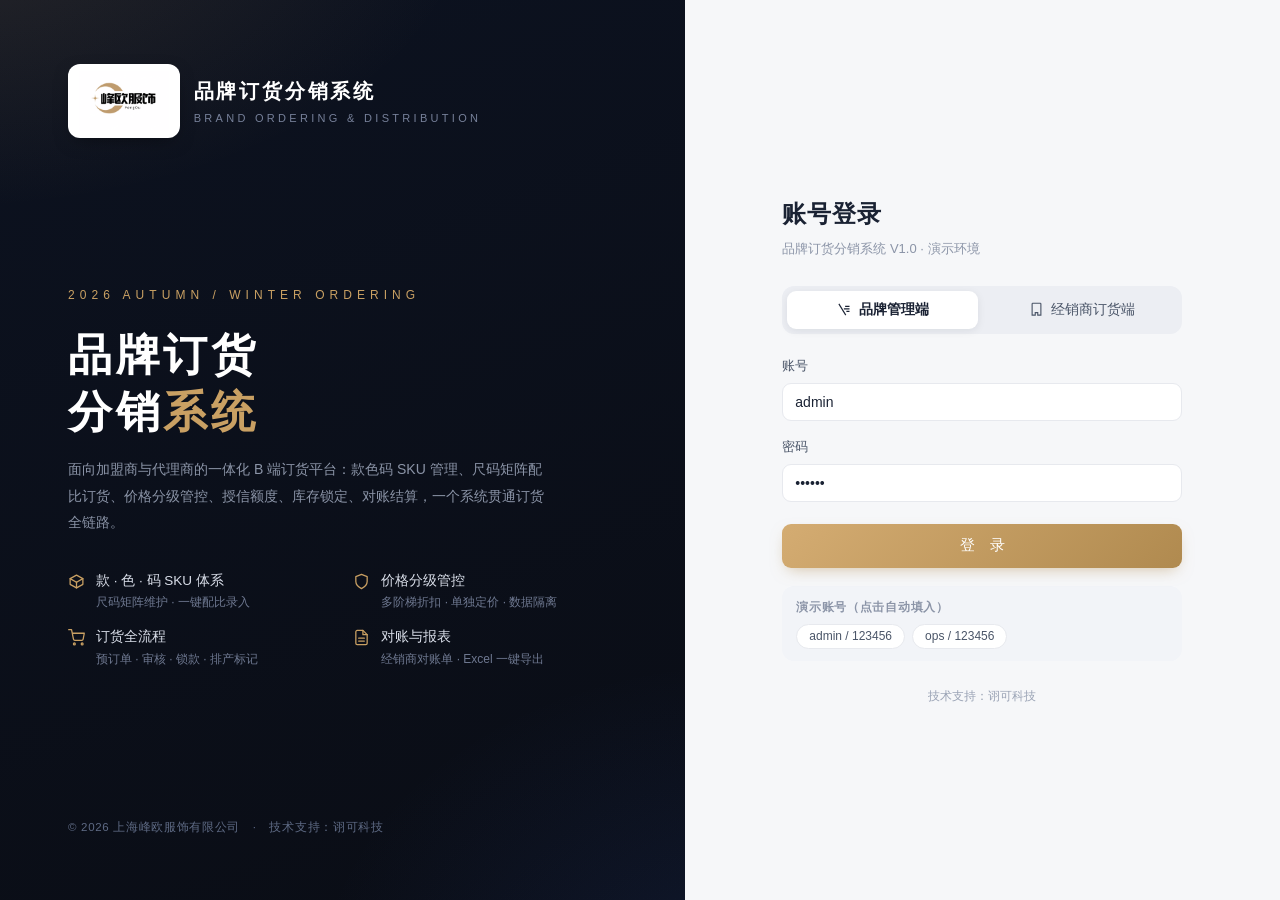
==== commit de4967a2: "Add files via upload" ====
--- a/index.html
+++ b/index.html
@@ -5,14 +5,14 @@
 <meta name="viewport" content="width=device-width, initial-scale=1">
 <title>登录 · 品牌订货分销系统 · 峰欧服饰</title>
 <link rel="icon" type="image/png" href="assets/img/logo.png">
-<link rel="stylesheet" href="assets/css/xk.css?v=102">
+<link rel="stylesheet" href="assets/css/xk.css?v=120">
 </head>
 <body>
 <div class="login">
   <!-- 左侧品牌区 -->
   <div class="login-v">
     <div class="brand">
-      <div class="logo-plate" style="height:58px"><img src="assets/img/logo.png" alt="峰欧服饰"></div>
+      <div class="logo-plate" style="height:74px"><img src="assets/img/logo.png" alt="峰欧服饰"></div>
       <div><div class="t1">品牌订货分销系统</div><div class="t2">BRAND ORDERING &amp; DISTRIBUTION</div></div>
     </div>
     <div class="hero-t">
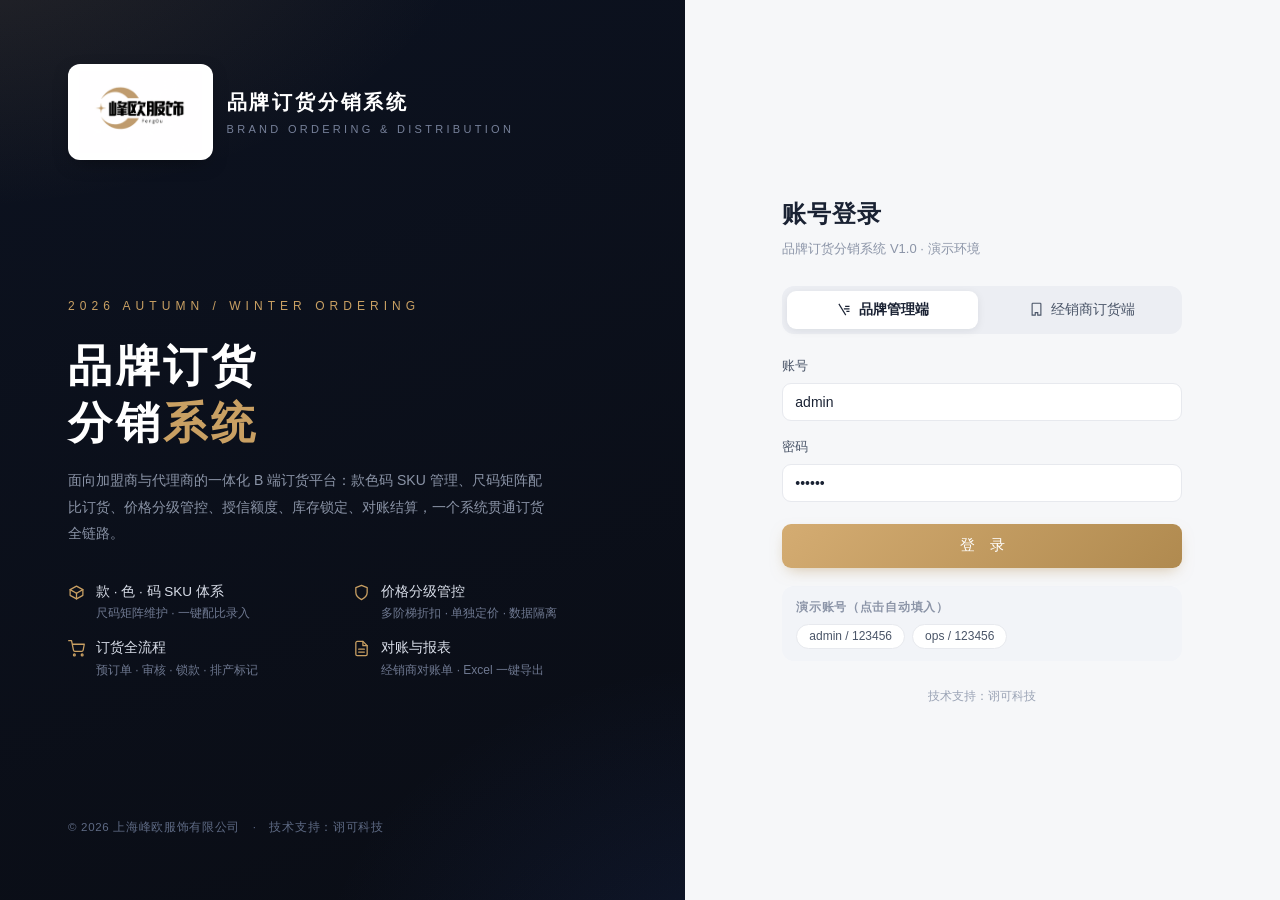
==== commit 3a88d8f4: "Add files via upload" ====
--- a/index.html
+++ b/index.html
@@ -4,15 +4,15 @@
 <meta charset="UTF-8">
 <meta name="viewport" content="width=device-width, initial-scale=1">
 <title>登录 · 品牌订货分销系统 · 峰欧服饰</title>
-<link rel="icon" type="image/png" href="assets/img/logo.png">
-<link rel="stylesheet" href="assets/css/xk.css?v=120">
+<link rel="icon" type="image/png" href="assets/img/logo.png?v=2026b">
+<link rel="stylesheet" href="assets/css/xk.css?v=130">
 </head>
 <body>
 <div class="login">
   <!-- 左侧品牌区 -->
   <div class="login-v">
     <div class="brand">
-      <div class="logo-plate" style="height:74px"><img src="assets/img/logo.png" alt="峰欧服饰"></div>
+      <div class="logo-plate" style="height:96px"><img src="assets/img/logo.png?v=2026b" alt="峰欧服饰"></div>
       <div><div class="t1">品牌订货分销系统</div><div class="t2">BRAND ORDERING &amp; DISTRIBUTION</div></div>
     </div>
     <div class="hero-t">
--- a/assets/css/xk.css
+++ b/assets/css/xk.css
@@ -345,6 +345,10 @@
 /* ============ 品牌Logo（峰欧服饰） ============ */
 .logo-plate{background:#fff;border-radius:12px;padding:7px 11px;display:flex;align-items:center;box-shadow:0 6px 20px -8px rgba(0,0,0,.55);flex:none}
 .logo-plate img{display:block;height:100%;width:auto}
-.brand-img{height:42px;width:auto;display:block}
-.d-brand-sep{width:1px;height:30px;background:var(--line);margin:0 6px;flex:none}
+.side-brand{padding:20px 14px 14px;display:flex;flex-direction:column;align-items:center;gap:7px;border-bottom:1px solid var(--navy-line)}
+.side-brand .logo-plate{padding:6px 15px}
+.side-brand .t1{font-size:14px;color:#F2EDE3;font-weight:600;letter-spacing:.14em}
+.side-brand .t2{font-size:9.5px;color:#77819A;letter-spacing:.22em}
+.brand-img{height:50px;width:auto;display:block}
+.d-brand-sep{width:1px;height:34px;background:var(--line);margin:0 6px;flex:none}
 @media (max-width:1100px){.mall-grid{grid-template-columns:repeat(3,1fr)}.kpis{grid-template-columns:repeat(2,1fr)}.grid-2,.grid-2b{grid-template-columns:1fr}.goods-detail{grid-template-columns:1fr}}
